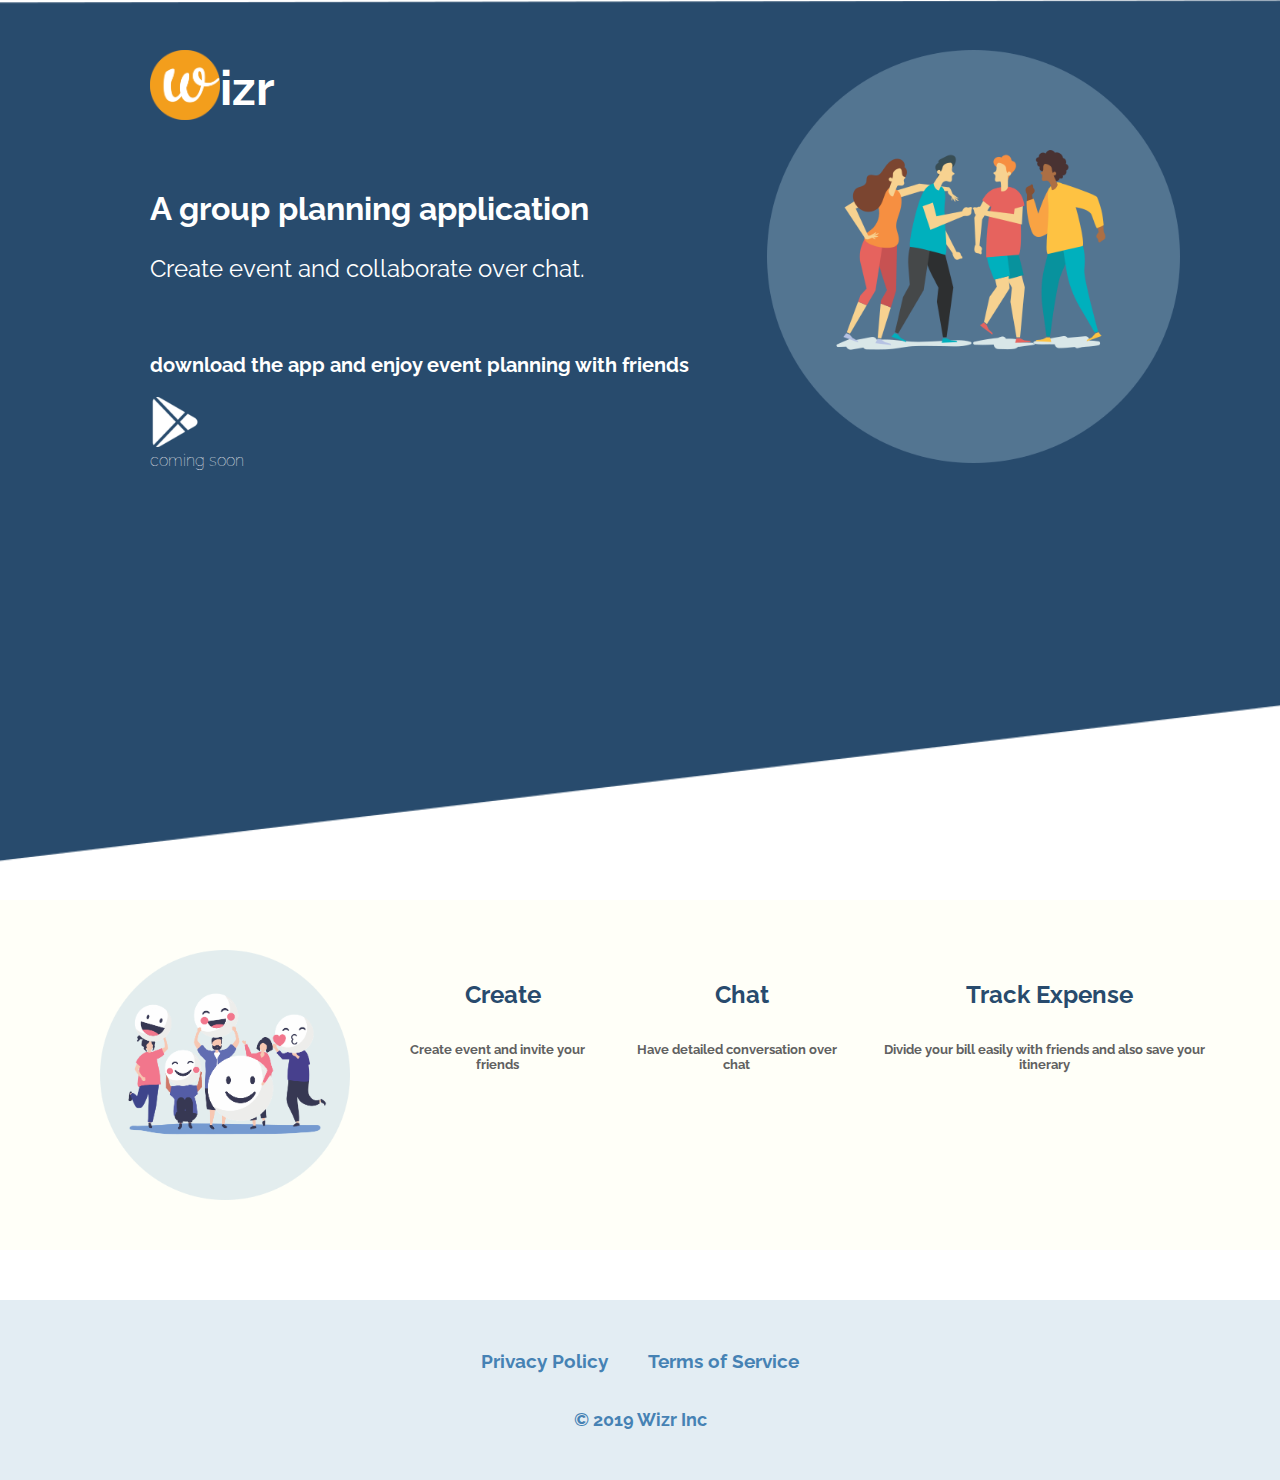
==== index.html @ dfe90234 "UI changes" ====
<!DOCTYPE html>
<!DOCTYPE html>
<html>
<head>
	<title>Wizr</title>
	<link rel="stylesheet" type="text/css" href="style.css">
	<link rel="icon" href="app_logo.png">
	<meta name="viewport" content="width=device-width, initial-scale=1">
</head>
<body>
	<section class="intro">
		<div class="inner">
			<div class="content">
				<div class="content_description">
					<div class="content_title">
						<img class="logo" src="app_logo.png">
							<h1>
								izr
							</h1>
					</div>
						<h2>
							A group planning application
						</h2>
						<p>
							Create event and collaborate over chat.
						<!-- Create, chat and track your expenses for group event using wizr. -->
						</p>
						<h3>
							download the app and enjoy event planning with friends
						</h3>

						<img class="playstore" src="playstore.png">
						<h5>
							coming soon
						</h5>
				</div>

				<img class="img_app_info" src="img_group.png">
			</div>	
		</div>
	</section>
	<section class="features">
		<div class="features_description">
			<img class="img_features" src="happy_people.png">

			<div class="features_detail">

				<div class="feature_create">
					<div class="feature_create_title">
						<!-- <img src="group.png" width="40px" height="40px"> -->
						<h2>Create</h2>
					</div>
					<p>Create event and invite your friends</p>
				</div>

				<div class="feature_chat">
					<div class="feature_chat_title">
						<!-- <img src="chat.png" width="40px" height="40px"> -->
						<h2>Chat</h2>
					</div>
					<p>Have detailed conversation over chat</p>
				</div>

				<div class="feature_split_expense">
					<div class="feature_split_expense_title">
						<!-- <img src="split_expense.png" width="40px" height="40px"> -->
						<h2>Track Expense</h2>
					</div>
					<p>Divide your bill easily with friends and also save your itinerary</p>
				</div>
			</div>

		</div>

	</section>
	<section class="about">
			<div class="about_privacy_policy">
				<h3>
					Privacy Policy
				</h3>
				<h3>
					Terms of Service
				</h3>
			</div>
			<div class="about_copyright">
				<h3>
					© 2019 Wizr Inc
				</h3>
			</div>	

	</section>
	
</body>
</html>
---- style.css ----
@import url('https://fonts.googleapis.com/css?family=Raleway');
@import url('https://fonts.googleapis.com/css?family=Oswald');

html,body{
	margin: 0;
	padding:0;
	height: 100%;
	width:100%;
}
.intro{
	height:100%;
	width:100%;
	margin:auto;
	background: url(app_bg.png) no-repeat 50% 50%;
	display: table;
	top:0;
	padding: 0px;
	background-size: cover;
}
.features{
	height:auto;
	width:100%;
	margin:auto;
	display: table;
	background-color: #fffff8;
	top:0;
}
.about{
	width: 100%;
}
.intro .inner{
	display: table-cell;
	width: 100%;
}
.content{
	margin: 50px;
	display: flex;
}
.content_title{
	display: flex;
	margin-left: 100px;
	margin-top: 0px;
}
.logo{
	height: 70px;
	width: 70px;	
}
.img_app_info{
	justify-content: flex-end;
	margin-left: auto;
	margin-right: 50px;
	width: 35%;
	height: 35%;
}
.content_description .playstore{
	height: 50px;
	width: 50px;	
	margin-left: 100px;
}
.content h1{
	font-family: 'Raleway', sans-serif;
	color: 	#FFFFFF;
	font-size: 300%;
	margin: 0px;
	padding-top: 10px;
}
.content h2{
	font-family: 'Raleway', sans-serif;
	color: 	#FFFFFF;
	font-size: 200%;
	margin-top: 50px;
	padding-top: 20px;
	margin-left: 100px;
}
.content h3{
	font-family: 'Raleway', sans-serif;
	color: 	#FFFFFF;
	font-size: 125%;
	margin-top: 50px;
	padding-top: 20px;
	margin-left: 100px;
	font-weight: bold;
}
.content h5{
	font-family: 'Raleway', sans-serif;
	color: 	#FFFFFF;
	font-size: 100%;
	font-weight: 100;
	margin-left: 100px;
	margin-top: 0px;
}
.content p{
	font-family: 'Raleway', sans-serif;
	max-width: 500px;
	color: #FFFFFF;
	font-size: 150%;
	margin-left:100px;
}

.features_description{
	display: flex;
	margin: 50px;
}

.features_description .img_features{
	width: 250px;
	height: 250px;
	margin-left: 50px;
}

.features_description .features_detail{
	width: 100%;
	margin-left: 30px;
	justify-content: space-between;
	display: flex;
	font-family: 'Raleway', sans-serif;
	color: #284b6d;
}

.feature_create_title h2{
	margin-top: 10px;
	margin-left: 10px;
	text-align: center;
}

.feature_chat_title h2{
	margin-top: 10px;
	margin-left: 10px;
	text-align: center;
}

.feature_split_expense_title h2{
	margin-top: 10px;
	margin-left: 10px;
	text-align: center;
}

.features_detail p{
	font-size: 13px;
	font-weight: bolder;
	color: #616161;
	text-align: center;
}

.feature_create{
	margin: 20px;
	max-width: 300px;
}


.feature_chat{
	margin: 20px;
	max-width: 300px;
}

.feature_split_expense{
	margin: 20px;
	max-width: 375px;
}

.feature_create_title{
	display: flex;
	margin: 0 auto;
	justify-content: center;
}

.feature_chat_title{
	display: flex;
	margin: 0 auto;
	justify-content: center;
}

.feature_split_expense_title{
	display: flex;
	margin: 0 auto;
	justify-content: center;
}

.about{
	height:20%;
	width:100%;
	margin-top: 50px;
	display: table;
	background-color: #acc9db55;
	top:0;
	justify-content: center;
}

.about_privacy_policy{
	display: flex;
	justify-content: center;
	font-family: 'Raleway', sans-serif;
	color: #4682b4;
}

.about_privacy_policy h3{
	margin-top: 50px;
	margin-bottom: 20px;
	margin-left: 20px;
	margin-right: 20px;
}

.about_copyright{
	display: flex;
	justify-content: center;
	color: #4682b4;
	font-size: 15px;
	font-family: 'Raleway', sans-serif;
}


@media screen and (max-width: 780px) {
	html,body{
		margin: 0;
		padding:0;
		height:100%;
		width:100%;
	}

	.intro{
		height:100%;
		width:100%;
		margin:0px;
		background-image: url(app_bg.png) no-repeat 50% 50%;
		top:0;
		padding-bottom: 100px;
		background-size:cover;
		background-position: center top;
	}

	.content{
		display: flex;
		flex-direction: column;
		align-items: center;
		margin: 50px;
	}

	.content h2{
		font-family: 'Raleway', sans-serif;
		color: 	#FFFFFF;
		font-size: 175%;
		margin-top: 50px;
		padding-top: 20px;
		margin-left: 0px;
	}
.content h3{
		font-family: 'Raleway', sans-serif;
		color: 	#FFFFFF;
		font-size: 125%;
		margin-top: 50px;
		padding-top: 20px;
		font-weight: bold;
		margin-left: 0px;
	}
.content h5{
		font-family: 'Raleway', sans-serif;
		color: 	#FFFFFF;
		font-size: 100%;
		font-weight: 100;
		margin-top: 0px;
		margin: 0px;
	}
.content p{
		font-family: 'Raleway', sans-serif;
		max-width: 500px;
		color: #FFFFFF;
		font-size: 150%;
		margin: 0px;
	}


	.content_title{
		display: flex;
		justify-content:center;
		margin: 0px;
	}

	.content h1{
		font-family: 'Raleway', sans-serif;
		color: 	#FFFFFF;
		font-size: 250%;
		margin: 0px;
		padding-top: 10px;
		margin: 0px;
	}
	.logo{
		height: 65px;
		width: 65px;	
		font-size: 10%;
	}
	.img_app_info{
		width: 200px;
		height: 200px;
		margin-left: 0px;
		margin-right: 0px;
		margin-top: 20px;
	}
	.content_description .playstore{
		height: 50px;
		width: 50px;	
		margin-left: 0px;
	}
	.features{
		height:100%;
		width:100%;
		margin:0px;
		top:0;
		padding-bottom: 100px;
	}

	.features_description{
		display: flex;
		flex-direction: column;
		align-items: center;
		margin: 50px;
	}

	.features_description .img_features{
		width: 200px;
		height: 200px;
		margin: 0px;
	}

	.features_description .features_detail{
		width: 100%;
		display: flex;
		flex-direction: column;
		font-family: 'Raleway', sans-serif;
		color: #284b6d;
		justify-content: space-between;
		align-items: center;
		margin: 0px;
	}

	
	.feature_create_title h2{
		margin-top: 10px;
		margin-left: 10px;
		text-align: center;
	}

	.feature_chat_title h2{
		margin-top: 10px;
		margin-left: 10px;
		text-align: center;
	}

	.feature_split_expense_title h2{
		margin-top: 10px;
		margin-left: 10px;
		text-align: center;
	}

	.features_detail p{
		font-size: 15px;
		font-weight: bold;
	}

	.about{
		height:20%;
		width:100%;
		margin: 0px;
		background-color: #acc9db55;
		top:0;
		justify-content: center;
	}

	.about_privacy_policy{
		display: flex;
		justify-content: center;
		font-family: 'Raleway', sans-serif;
		color: #4682b4;
		margin: 0px;
	}

	.about_privacy_policy h3{
		margin-top: 50px;
		margin-bottom: 20px;
		margin-left: 20px;
		margin-right: 20px;
	}

	.about_copyright{
		display: flex;
		justify-content: center;
		color: #4682b4;
		font-size: 15px;
		font-family: 'Raleway', sans-serif;
	}

}
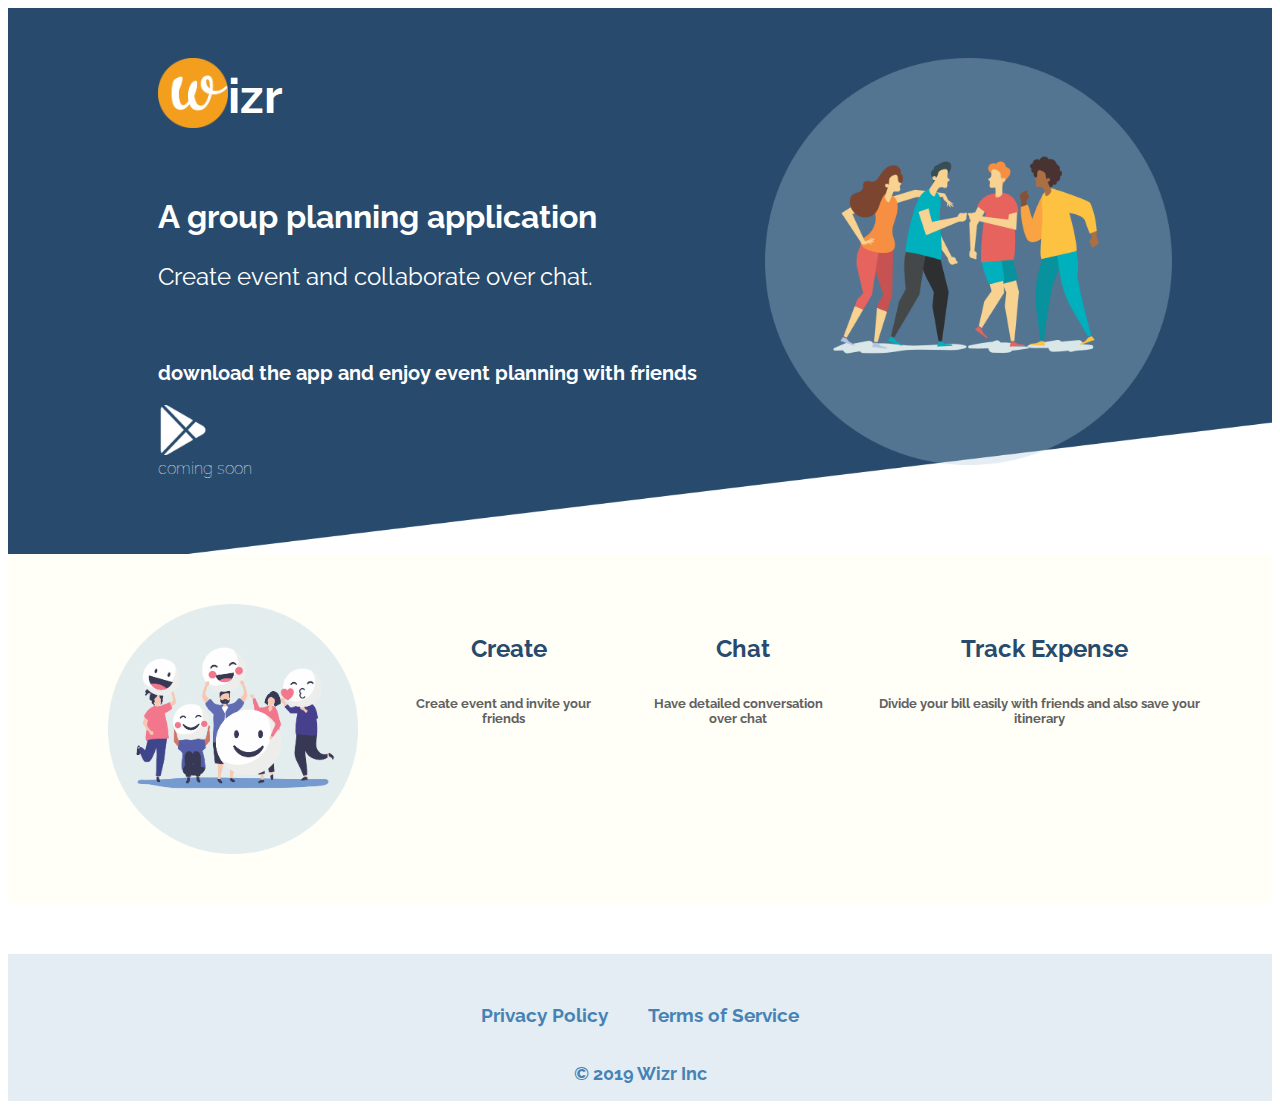
==== commit 5cd11e47: "small changes" ====
--- a/index.html
+++ b/index.html
@@ -1,4 +1,3 @@
-<!DOCTYPE html>
 <!DOCTYPE html>
 <html>
 <head>
--- a/style.css
+++ b/style.css
@@ -1,5 +1,7 @@
 @import url('https://fonts.googleapis.com/css?family=Raleway');
 @import url('https://fonts.googleapis.com/css?family=Oswald');
+
+//changes
 
 html,body{
 	margin: 0;
@@ -218,7 +220,7 @@
 	}
 
 	.intro{
-		height:100%;
+		height:auto;
 		width:100%;
 		margin:0px;
 		background-image: url(app_bg.png) no-repeat 50% 50%;
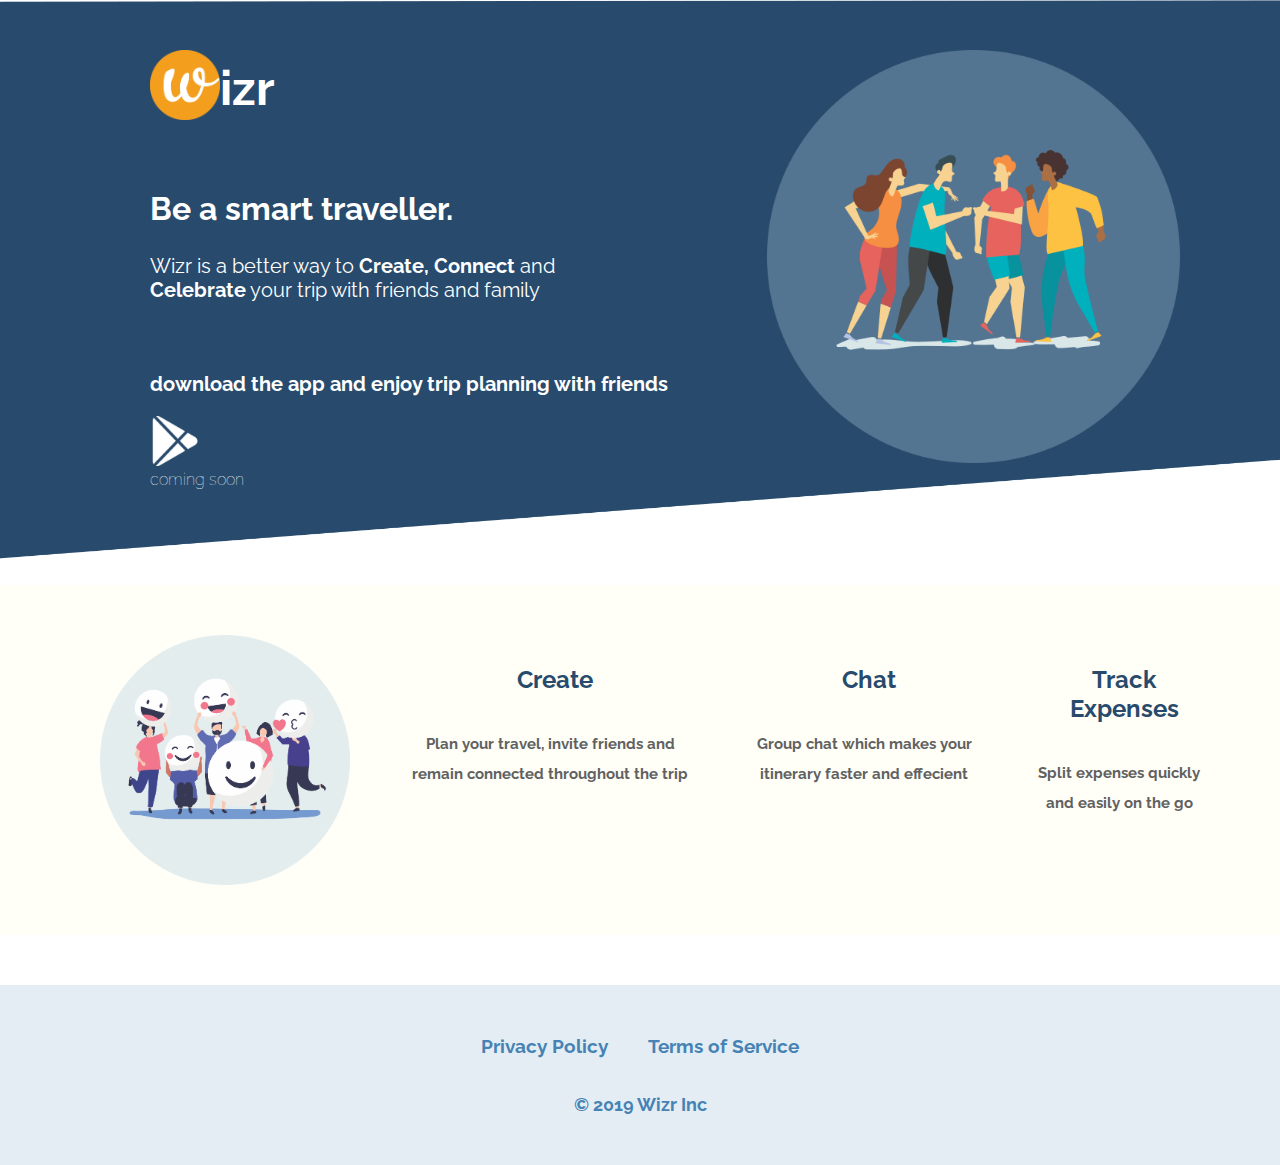
==== commit d8abe0e6: "Content changes" ====
--- a/index.html
+++ b/index.html
@@ -18,14 +18,13 @@
 							</h1>
 					</div>
 						<h2>
-							A group planning application
+							Be a smart traveller.
 						</h2>
 						<p>
-							Create event and collaborate over chat.
-						<!-- Create, chat and track your expenses for group event using wizr. -->
+							Wizr is a better way to <b>Create, Connect</b> and<b> Celebrate</b> your trip with friends and family 
 						</p>
 						<h3>
-							download the app and enjoy event planning with friends
+							download the app and enjoy trip planning with friends
 						</h3>
 
 						<img class="playstore" src="playstore.png">
@@ -49,7 +48,7 @@
 						<!-- <img src="group.png" width="40px" height="40px"> -->
 						<h2>Create</h2>
 					</div>
-					<p>Create event and invite your friends</p>
+					<p>Plan your travel, invite friends and remain connected throughout the trip</p>
 				</div>
 
 				<div class="feature_chat">
@@ -57,15 +56,15 @@
 						<!-- <img src="chat.png" width="40px" height="40px"> -->
 						<h2>Chat</h2>
 					</div>
-					<p>Have detailed conversation over chat</p>
+					<p>Group chat which makes your itinerary faster and effecient</p>
 				</div>
 
 				<div class="feature_split_expense">
 					<div class="feature_split_expense_title">
 						<!-- <img src="split_expense.png" width="40px" height="40px"> -->
-						<h2>Track Expense</h2>
+						<h2>Track Expenses</h2>
 					</div>
-					<p>Divide your bill easily with friends and also save your itinerary</p>
+					<p>Split expenses quickly and easily on the go </p>
 				</div>
 			</div>
 
--- a/style.css
+++ b/style.css
@@ -1,7 +1,6 @@
 @import url('https://fonts.googleapis.com/css?family=Raleway');
 @import url('https://fonts.googleapis.com/css?family=Oswald');
 
-//changes
 
 html,body{
 	margin: 0;
@@ -10,13 +9,13 @@
 	width:100%;
 }
 .intro{
-	height:100%;
+	height:auto;
 	width:100%;
 	margin:auto;
 	background: url(app_bg.png) no-repeat 50% 50%;
 	display: table;
 	top:0;
-	padding: 0px;
+	padding-bottom: 20px;
 	background-size: cover;
 }
 .features{
@@ -95,7 +94,7 @@
 	font-family: 'Raleway', sans-serif;
 	max-width: 500px;
 	color: #FFFFFF;
-	font-size: 150%;
+	font-size: 20px;
 	margin-left:100px;
 }
 
@@ -138,10 +137,11 @@
 }
 
 .features_detail p{
-	font-size: 13px;
+	font-size: 15px;
 	font-weight: bolder;
 	color: #616161;
 	text-align: center;
+	line-height: 30px;
 }
 
 .feature_create{
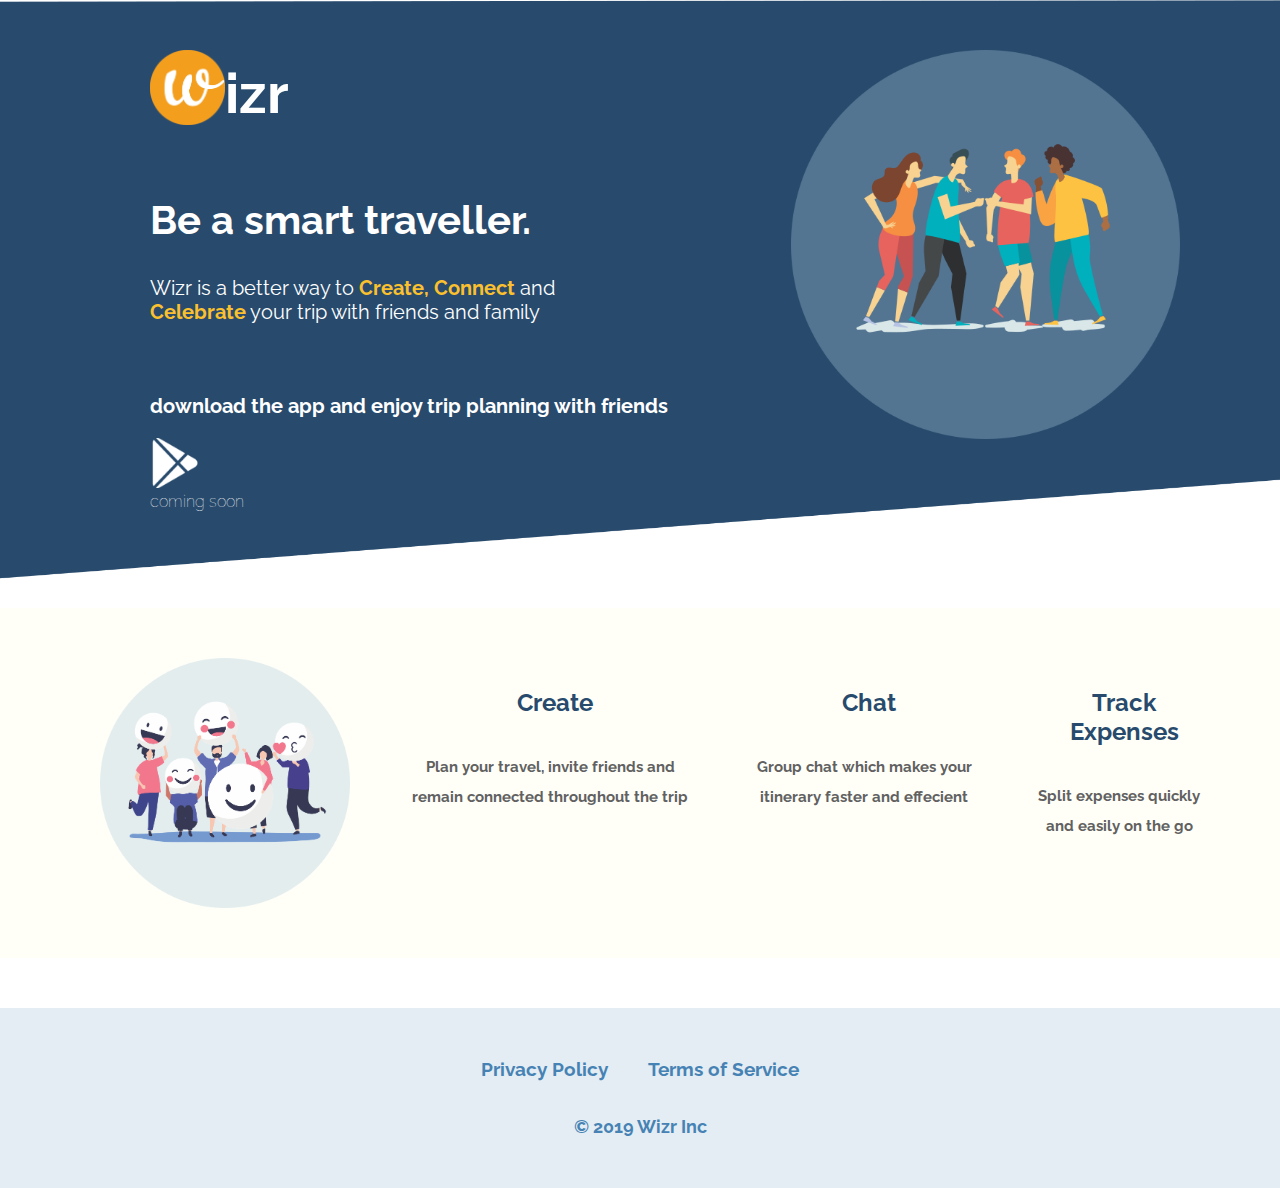
==== commit 9e39b7a3: "UI changes" ====
--- a/index.html
+++ b/index.html
@@ -5,6 +5,7 @@
 	<link rel="stylesheet" type="text/css" href="style.css">
 	<link rel="icon" href="app_logo.png">
 	<meta name="viewport" content="width=device-width, initial-scale=1">
+
 </head>
 <body>
 	<section class="intro">
@@ -21,7 +22,7 @@
 							Be a smart traveller.
 						</h2>
 						<p>
-							Wizr is a better way to <b>Create, Connect</b> and<b> Celebrate</b> your trip with friends and family 
+							Wizr is a better way to <b><font color="#fbc02d">Create, Connect</font></b> and<b><font color="#fbc02d"> Celebrate</b></font> your trip with friends and family 
 						</p>
 						<h3>
 							download the app and enjoy trip planning with friends
--- a/style.css
+++ b/style.css
@@ -43,15 +43,15 @@
 	margin-top: 0px;
 }
 .logo{
-	height: 70px;
-	width: 70px;	
+	height: 75px;
+	width: 75px;	
 }
 .img_app_info{
 	justify-content: flex-end;
 	margin-left: auto;
 	margin-right: 50px;
-	width: 35%;
-	height: 35%;
+	width: 33%;
+	height: 33%;
 }
 .content_description .playstore{
 	height: 50px;
@@ -61,14 +61,14 @@
 .content h1{
 	font-family: 'Raleway', sans-serif;
 	color: 	#FFFFFF;
-	font-size: 300%;
+	font-size: 350%;
 	margin: 0px;
 	padding-top: 10px;
 }
 .content h2{
 	font-family: 'Raleway', sans-serif;
 	color: 	#FFFFFF;
-	font-size: 200%;
+	font-size: 250%;
 	margin-top: 50px;
 	padding-top: 20px;
 	margin-left: 100px;
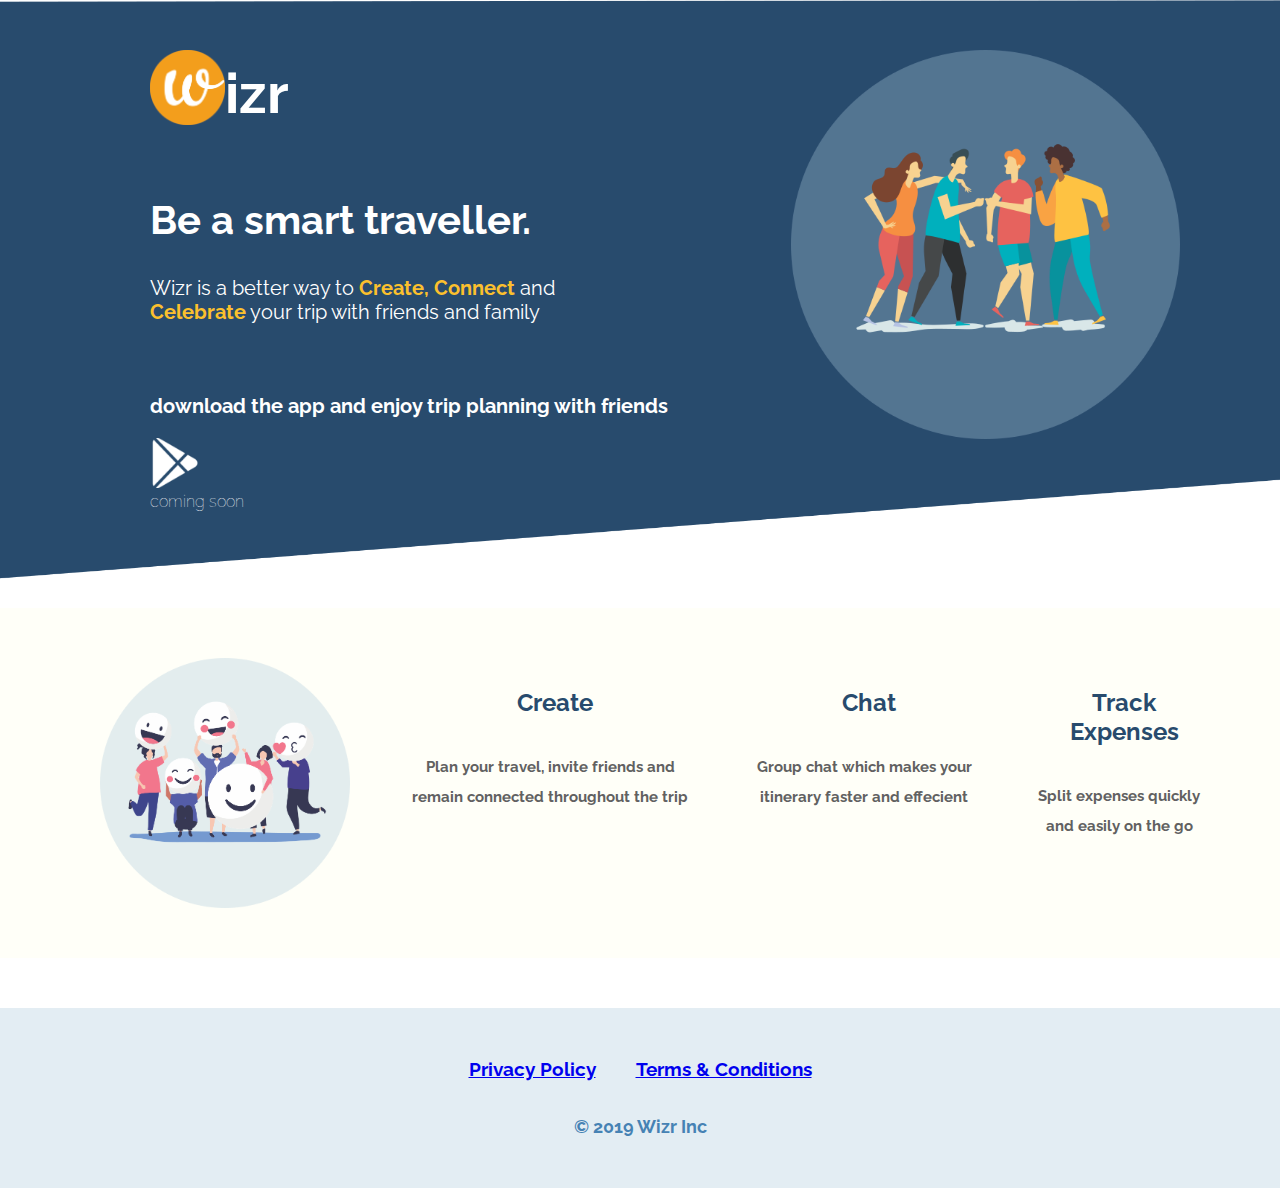
==== commit 9a2f0079: "terms condition and privacy policy added" ====
--- a/index.html
+++ b/index.html
@@ -74,12 +74,26 @@
 	</section>
 	<section class="about">
 			<div class="about_privacy_policy">
-				<h3>
+				<a href="#">
+				<h3 id="privacy_policy">
 					Privacy Policy
 				</h3>
-				<h3>
-					Terms of Service
+				</a>
+				<script type="text/javascript">
+    			document.getElementById("privacy_policy").onclick = function () {
+        		location.href = "privacy_policy.html";
+    			};
+				</script>
+				<a href="#">
+				<h3 id="terms_condition">
+					Terms & Conditions
 				</h3>
+				</a>
+				<script type="text/javascript">
+    			document.getElementById("terms_condition").onclick = function () {
+        		location.href = "terms_condition.html";
+    			};
+				</script>
 			</div>
 			<div class="about_copyright">
 				<h3>
--- a/style.css
+++ b/style.css
@@ -46,6 +46,7 @@
 	height: 75px;
 	width: 75px;	
 }
+
 .img_app_info{
 	justify-content: flex-end;
 	margin-left: auto;
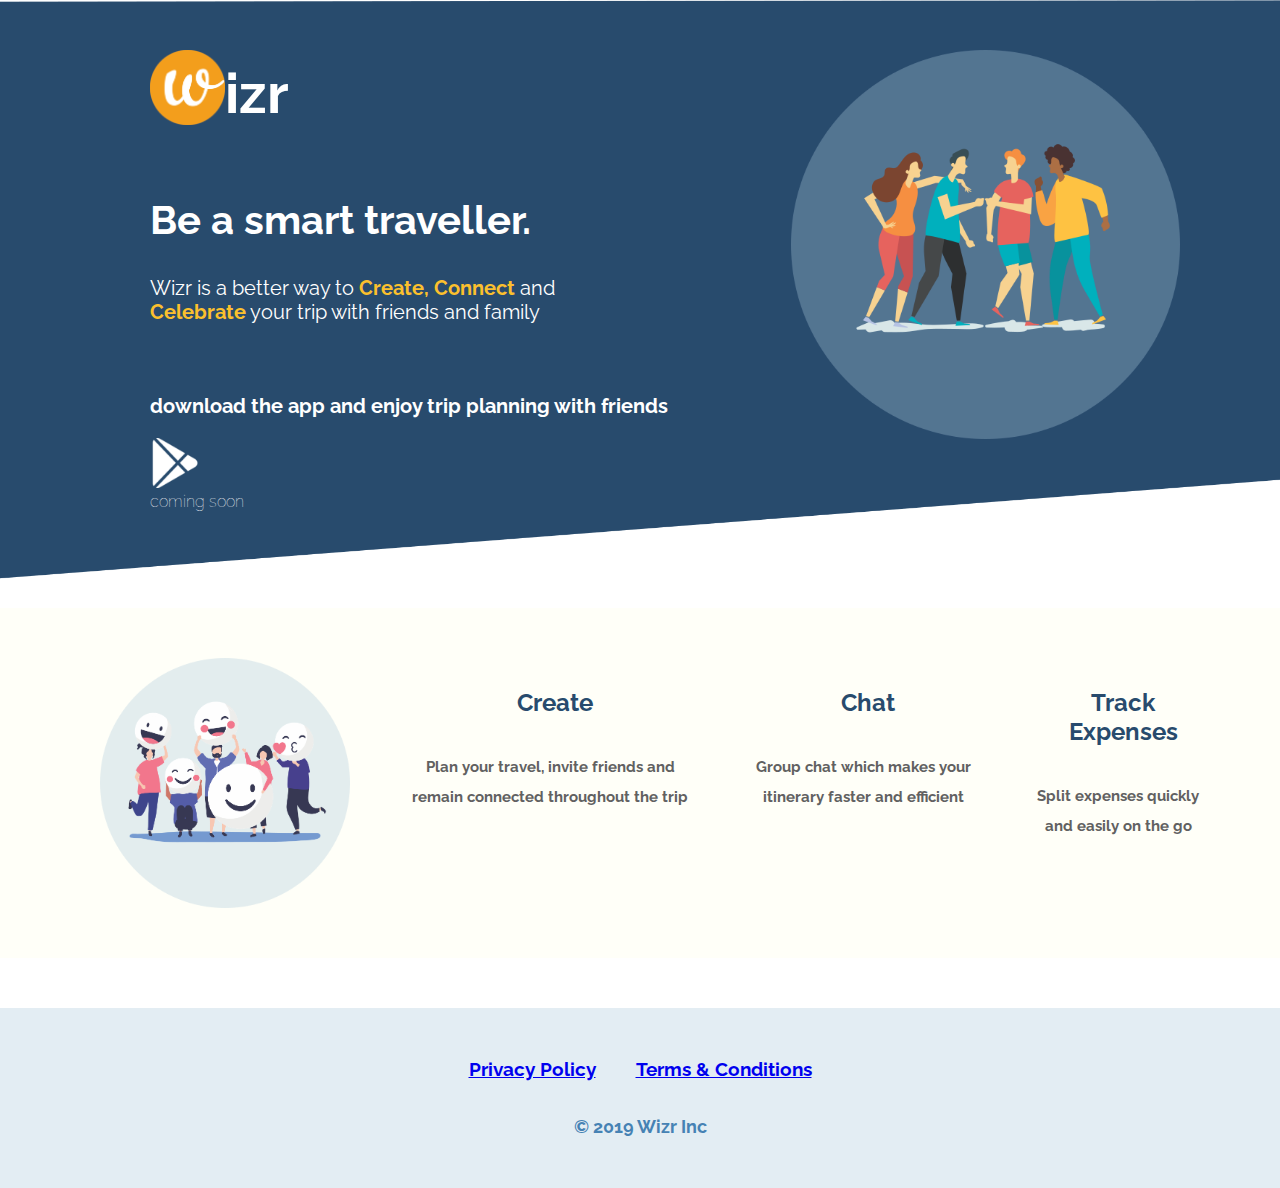
==== commit f3ad3f96: "small change" ====
--- a/index.html
+++ b/index.html
@@ -57,7 +57,7 @@
 						<!-- <img src="chat.png" width="40px" height="40px"> -->
 						<h2>Chat</h2>
 					</div>
-					<p>Group chat which makes your itinerary faster and effecient</p>
+					<p>Group chat which makes your itinerary faster and efficient</p>
 				</div>
 
 				<div class="feature_split_expense">
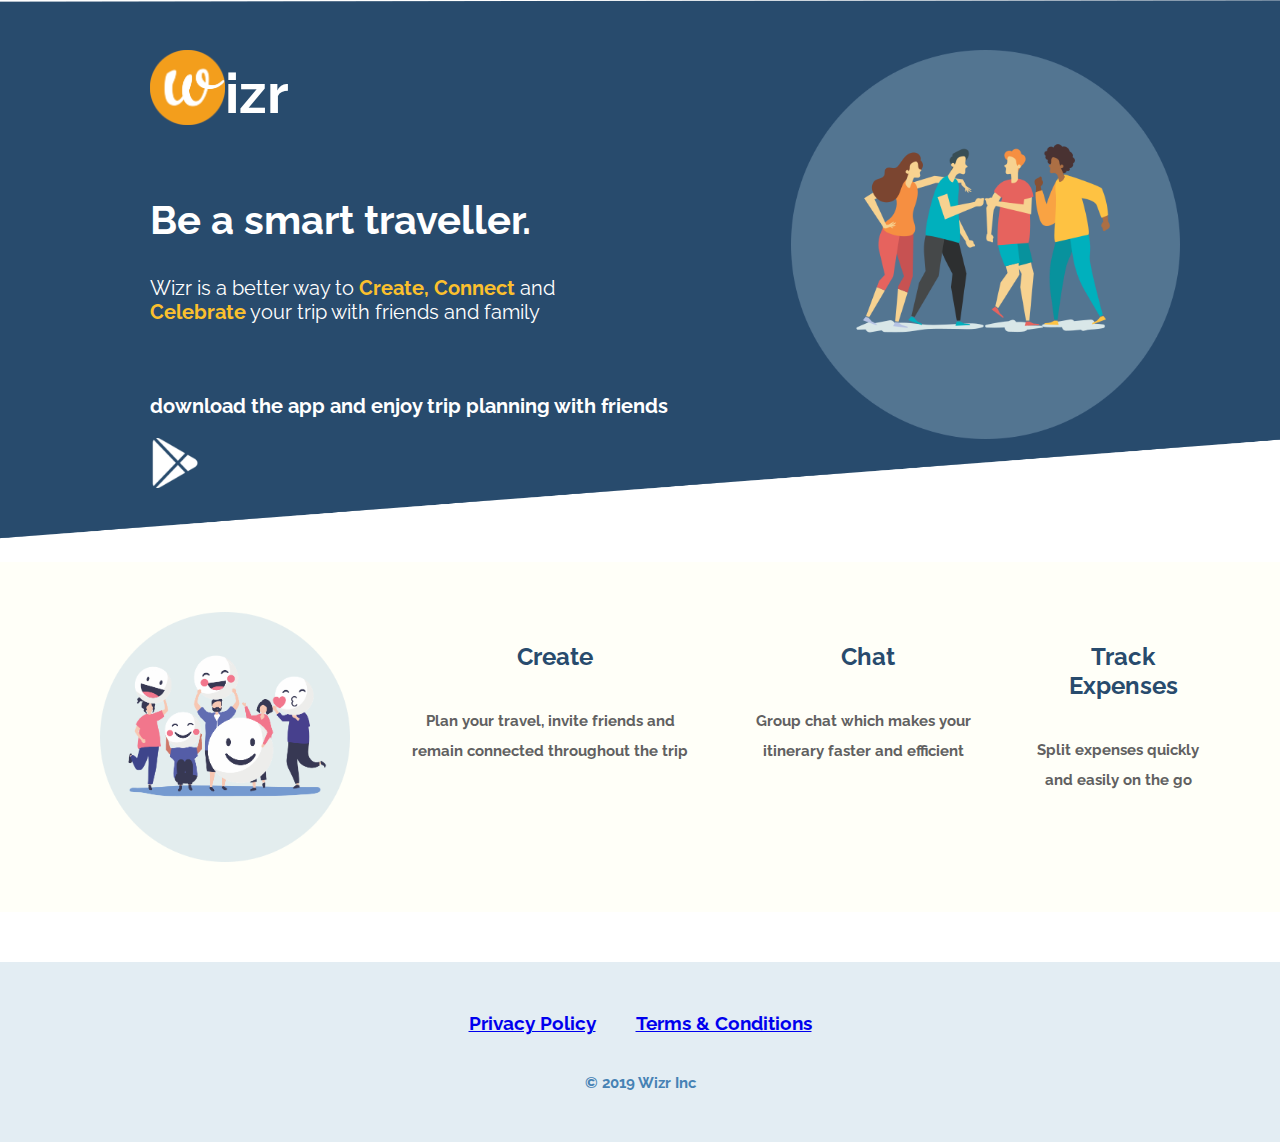
==== commit 2acf23e1: "Donwload click enabled" ====
--- a/index.html
+++ b/index.html
@@ -28,10 +28,14 @@
 							download the app and enjoy trip planning with friends
 						</h3>
 
+						<a href="#" id="playstore_icon">
 						<img class="playstore" src="playstore.png">
-						<h5>
-							coming soon
-						</h5>
+						</a>
+						<script type="text/javascript">
+    					document.getElementById("playstore_icon").onclick = function () {
+        				location.href = "https://play.google.com/store/apps/details?id=app.wizr.club";
+    					};
+						</script>
 				</div>
 
 				<img class="img_app_info" src="img_group.png">
@@ -96,9 +100,9 @@
 				</script>
 			</div>
 			<div class="about_copyright">
-				<h3>
+				<h4>
 					© 2019 Wizr Inc
-				</h3>
+				</h4>
 			</div>	
 
 	</section>
